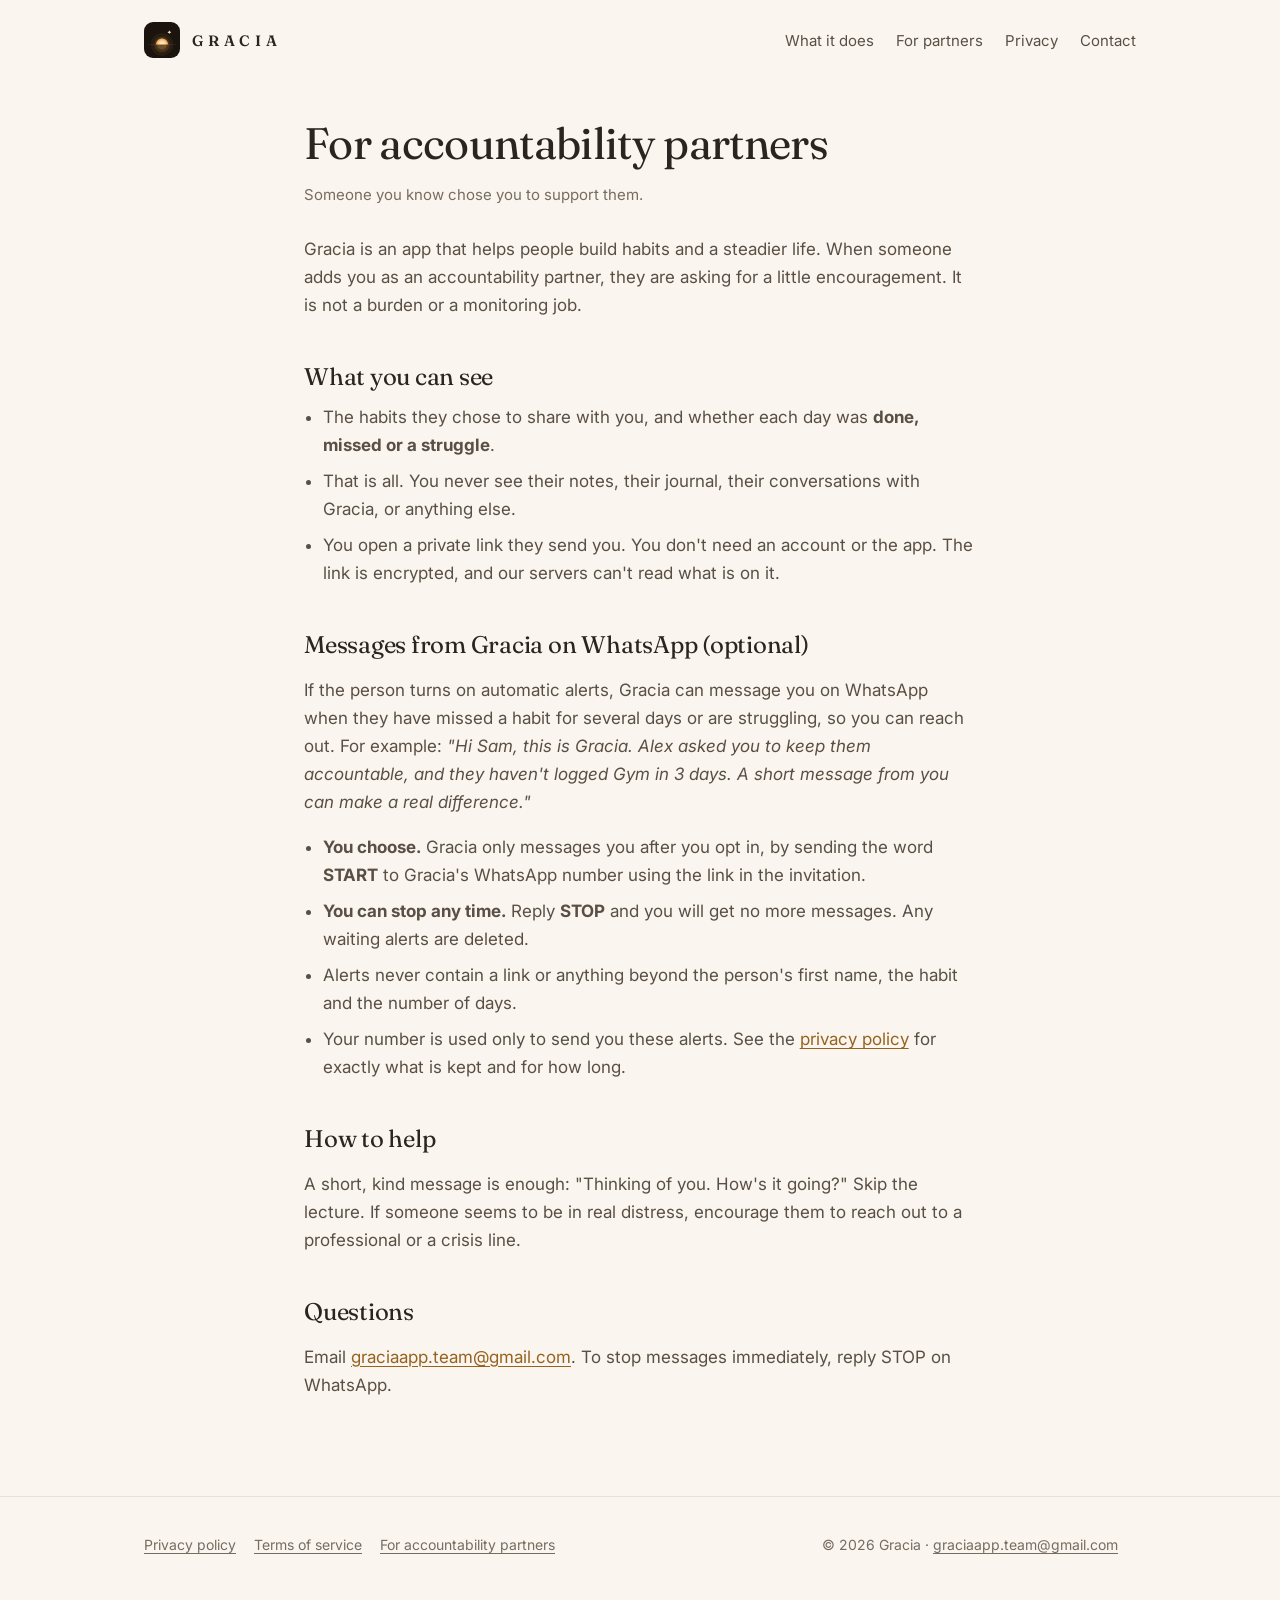
==== partners/index.html @ e0a4cdf5 "Gracia website" ====
<!doctype html>
<html lang="en">
<head>
<meta charset="utf-8">
<meta name="viewport" content="width=device-width, initial-scale=1">
<title>For accountability partners · Gracia</title>
<meta name="description" content="What accountability partners see, how optional WhatsApp alerts work, and how to stop them.">
<meta name="theme-color" content="#faf6ef">
<meta property="og:title" content="For accountability partners · Gracia"><meta property="og:description" content="What accountability partners see, how optional WhatsApp alerts work, and how to stop them."><meta property="og:type" content="website">
<link rel="icon" href="/assets/favicon.png">
<link rel="apple-touch-icon" href="/assets/icon.png">

<link rel="preconnect" href="https://fonts.googleapis.com"><link rel="preconnect" href="https://fonts.gstatic.com" crossorigin><link rel="stylesheet" href="https://fonts.googleapis.com/css2?family=Fraunces:opsz,wght@9..144,400;9..144,600&family=Inter:wght@400;500;600&display=swap">
<link rel="stylesheet" href="/style.css">
</head>
<body>
<header class="site"><div class="wrap">
  <a class="brand" href="/"><img src="/assets/icon.png" alt="" width="36" height="36"><span>Gracia</span></a>
  <nav class="site" aria-label="Main"><a href="/#what">What it does</a><a href="/partners">For partners</a><a href="/privacy">Privacy</a><a href="mailto:graciaapp.team@gmail.com">Contact</a></nav>
</div></header>

<main class="prose"><div class="wrap narrow">
<h1>For accountability partners</h1>
<p class="meta">Someone you know chose you to support them.</p>

<p>Gracia is an app that helps people build habits and a steadier life. When someone adds you as an accountability partner, they are asking for a little encouragement. It is not a burden or a monitoring job.</p>

<h2>What you can see</h2>
<ul class="plain">
<li>The habits they chose to share with you, and whether each day was <strong>done, missed or a struggle</strong>.</li>
<li>That is all. You never see their notes, their journal, their conversations with Gracia, or anything else.</li>
<li>You open a private link they send you. You don't need an account or the app. The link is encrypted, and our servers can't read what is on it.</li>
</ul>

<h2>Messages from Gracia on WhatsApp (optional)</h2>
<p>If the person turns on automatic alerts, Gracia can message you on WhatsApp when they have missed a habit for several days or are struggling, so you can reach out. For example: <em>"Hi Sam, this is Gracia. Alex asked you to keep them accountable, and they haven't logged Gym in 3 days. A short message from you can make a real difference."</em></p>
<ul class="plain">
<li><strong>You choose.</strong> Gracia only messages you after you opt in, by sending the word <strong>START</strong> to Gracia's WhatsApp number using the link in the invitation.</li>
<li><strong>You can stop any time.</strong> Reply <strong>STOP</strong> and you will get no more messages. Any waiting alerts are deleted.</li>
<li>Alerts never contain a link or anything beyond the person's first name, the habit and the number of days.</li>
<li>Your number is used only to send you these alerts. See the <a href="/privacy">privacy policy</a> for exactly what is kept and for how long.</li>
</ul>

<h2>How to help</h2>
<p>A short, kind message is enough: "Thinking of you. How's it going?" Skip the lecture. If someone seems to be in real distress, encourage them to reach out to a professional or a crisis line.</p>

<h2>Questions</h2>
<p>Email <a href="mailto:graciaapp.team@gmail.com">graciaapp.team@gmail.com</a>. To stop messages immediately, reply STOP on WhatsApp.</p>
</div></main>

<footer class="site"><div class="wrap">
  <div><a href="/privacy">Privacy policy</a><a href="/terms">Terms of service</a><a href="/partners">For accountability partners</a></div>
  <div>© 2026 Gracia · <a href="mailto:graciaapp.team@gmail.com">graciaapp.team@gmail.com</a></div>
</div></footer>
</body>
</html>
---- style.css ----
/* Gracia site — warm, calm, editorial. Tokens mirror the app's Warm Amber theme. */
:root {
  --bg: #faf6ef;
  --card: #fffdf9;
  --ink: #2a2520;
  --ink2: #5a4f44;
  --mid: #776c60;
  --line: #ebe2d2;
  --accent: #c4873a;
  --accent-deep: #96621f;
  --accent-soft: #f4ead9;
  --serif: "Fraunces", Georgia, "Times New Roman", serif;
  --sans: "Inter", system-ui, -apple-system, "Segoe UI", sans-serif;
}
@media (prefers-color-scheme: dark) {
  :root {
    --bg: #1c1511; --card: #241c17; --ink: #f5ebdd; --ink2: #d3c7b8; --mid: #b9aa98;
    --line: #3a2f27; --accent: #e0a458; --accent-deep: #e8b672; --accent-soft: #2e231b;
  }
}
* { box-sizing: border-box; }
html { -webkit-text-size-adjust: 100%; }
body {
  margin: 0; background: var(--bg); color: var(--ink);
  font: 17px/1.65 var(--sans); -webkit-font-smoothing: antialiased;
}
a { color: var(--accent-deep); text-underline-offset: 3px; }
a:hover { color: var(--accent); }
:focus-visible { outline: 2px solid var(--accent); outline-offset: 3px; border-radius: 4px; }
.wrap { max-width: 1040px; margin: 0 auto; padding: 0 24px; }
.narrow { max-width: 720px; }

header.site { padding: 22px 0; }
header.site .wrap { display: flex; align-items: center; justify-content: space-between; gap: 16px; flex-wrap: wrap; }
.brand { display: flex; align-items: center; gap: 12px; text-decoration: none; color: var(--ink); }
.brand img { width: 36px; height: 36px; border-radius: 9px; }
.brand span { font: 600 15px var(--serif); letter-spacing: 0.32em; text-transform: uppercase; }
nav.site a { color: var(--ink2); text-decoration: none; margin-left: 22px; font-size: 15px; white-space: nowrap; }
nav.site a:hover { color: var(--accent-deep); }

.hero { padding: 56px 0 72px; }
.hero .wrap { display: grid; grid-template-columns: 1.15fr 0.85fr; gap: 56px; align-items: center; }
.eyebrow { font: 500 12px var(--sans); letter-spacing: 0.18em; text-transform: uppercase; color: var(--accent-deep); margin: 0 0 18px; }
h1 { font: 400 clamp(36px, 5.4vw, 58px)/1.08 var(--serif); letter-spacing: -0.015em; margin: 0 0 22px; text-wrap: balance; }
h2 { font: 400 clamp(26px, 3.4vw, 34px)/1.15 var(--serif); letter-spacing: -0.01em; margin: 0 0 14px; text-wrap: balance; }
h3 { font: 600 17px var(--sans); margin: 0 0 6px; }
.lede { font-size: 19px; color: var(--ink2); max-width: 34em; margin: 0 0 28px; }
.status { display: inline-flex; align-items: center; gap: 10px; padding: 10px 16px; border: 1px solid var(--line); border-radius: 999px; background: var(--card); font-size: 14px; color: var(--ink2); }
.status i { width: 8px; height: 8px; border-radius: 50%; background: var(--accent); display: inline-block; }

/* The Gracia orb: a luminous core inside thin rings */
.orb { position: relative; width: min(100%, 360px); aspect-ratio: 1; margin: 0 auto; }
.orb::before { content: ""; position: absolute; inset: -18%; border-radius: 50%;
  background: radial-gradient(closest-side, color-mix(in srgb, var(--accent) 26%, transparent), transparent 72%); }
.orb .ring { position: absolute; border-radius: 50%; border: 1px solid color-mix(in srgb, var(--accent) 38%, transparent); }
.orb .r1 { inset: 4%; } .orb .r2 { inset: 14%; } .orb .r3 { inset: 25%; } .orb .r4 { inset: 35%; border-color: color-mix(in srgb, var(--accent) 55%, transparent); }
.orb .core { position: absolute; inset: 41%; border-radius: 50%;
  background: radial-gradient(circle at 38% 34%, #ffe9c4, var(--accent) 62%, var(--accent-deep));
  box-shadow: 0 0 60px color-mix(in srgb, var(--accent) 55%, transparent); }
@media (prefers-reduced-motion: no-preference) {
  .orb .core { animation: breathe 6s ease-in-out infinite; }
  .orb .ring { animation: ripple 8s ease-in-out infinite; }
  .orb .r2 { animation-delay: .6s; } .orb .r3 { animation-delay: 1.2s; } .orb .r4 { animation-delay: 1.8s; }
}
@keyframes breathe { 50% { transform: scale(1.06); } }
@keyframes ripple { 50% { transform: scale(1.03); opacity: .6; } }

section { padding: 64px 0; border-top: 1px solid var(--line); }
.grid { display: grid; grid-template-columns: repeat(3, 1fr); gap: 20px; margin-top: 30px; }
.card { background: var(--card); border: 1px solid var(--line); border-radius: 18px; padding: 24px; }
.card p { margin: 0; color: var(--ink2); font-size: 16px; }
.two { display: grid; grid-template-columns: 1fr 1fr; gap: 48px; align-items: start; }
.quiet { color: var(--mid); font-size: 15px; }
ul.plain { padding-left: 1.1em; margin: 12px 0; }
ul.plain li { margin: 8px 0; color: var(--ink2); }

.prose { padding: 40px 0 80px; }
.prose h1 { font-size: clamp(32px, 4.4vw, 44px); margin-bottom: 8px; }
.prose h2 { font-size: 24px; margin: 44px 0 10px; }
.prose p, .prose li { color: var(--ink2); }
.prose .meta { color: var(--mid); font-size: 15px; margin-bottom: 28px; }
.prose table { width: 100%; border-collapse: collapse; margin: 16px 0; font-size: 15px; }
.prose th, .prose td { text-align: left; padding: 10px 12px; border-bottom: 1px solid var(--line); vertical-align: top; }
.prose th { color: var(--ink); font-weight: 600; }
.callout { background: var(--accent-soft); border: 1px solid var(--line); border-radius: 14px; padding: 18px 20px; color: var(--ink2); margin: 18px 0; }
.tablewrap { overflow-x: auto; }

footer.site { border-top: 1px solid var(--line); padding: 36px 0 56px; color: var(--mid); font-size: 14px; }
footer.site .wrap { display: flex; justify-content: space-between; gap: 18px; flex-wrap: wrap; }
footer.site a { color: var(--mid); margin-right: 18px; }

@media (max-width: 820px) {
  .hero .wrap, .two { grid-template-columns: 1fr; gap: 36px; }
  .grid { grid-template-columns: 1fr; }
  .hero { padding-top: 24px; }
  nav.site a { margin-left: 0; margin-right: 16px; }
  .orb { width: min(80%, 300px); }
}
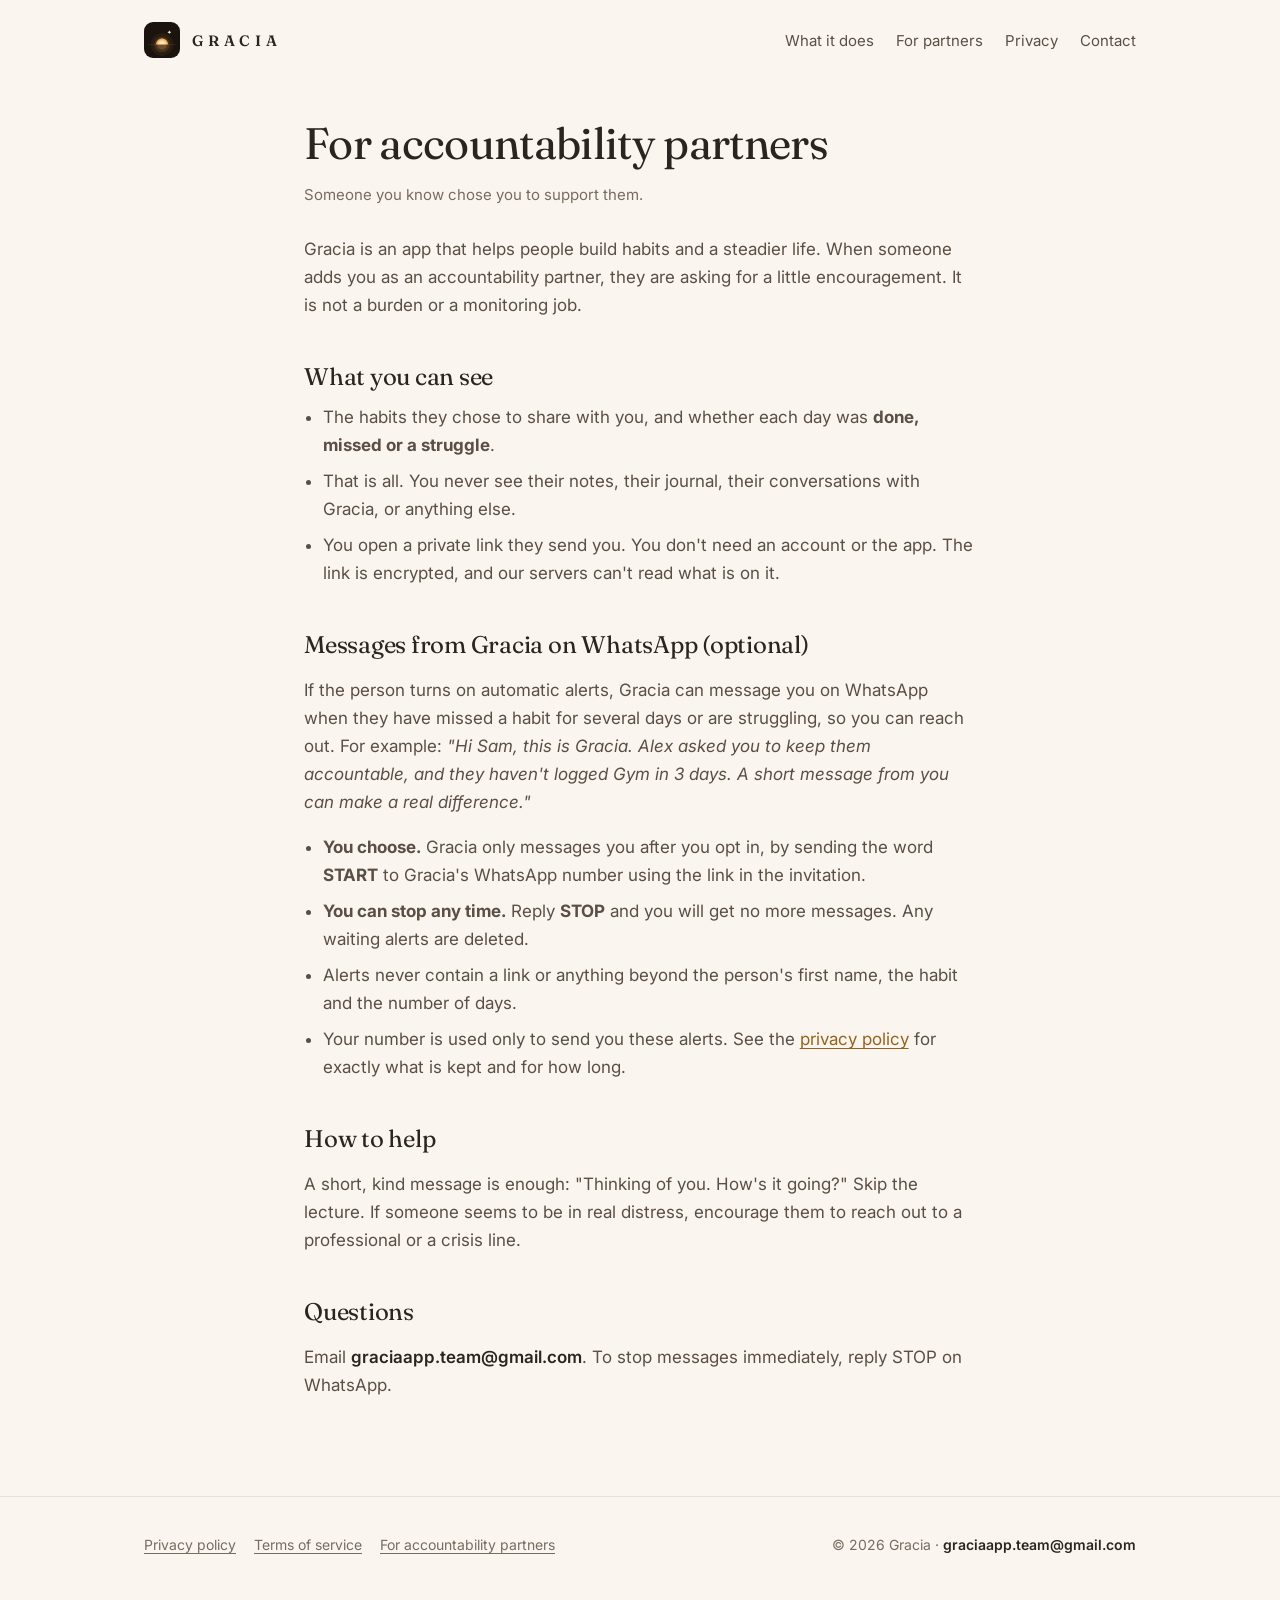
==== commit 493da3fc: "Contact: plain-text email, no mail-app links" ====
--- a/partners/index.html
+++ b/partners/index.html
@@ -16,7 +16,7 @@
 <body>
 <header class="site"><div class="wrap">
   <a class="brand" href="/"><img src="/assets/icon.png" alt="" width="36" height="36"><span>Gracia</span></a>
-  <nav class="site" aria-label="Main"><a href="/#what">What it does</a><a href="/partners">For partners</a><a href="/privacy">Privacy</a><a href="mailto:graciaapp.team@gmail.com">Contact</a></nav>
+  <nav class="site" aria-label="Main"><a href="/#what">What it does</a><a href="/partners">For partners</a><a href="/privacy">Privacy</a><a href="/#contact">Contact</a></nav>
 </div></header>
 
 <main class="prose"><div class="wrap narrow">
@@ -45,12 +45,12 @@
 <p>A short, kind message is enough: "Thinking of you. How's it going?" Skip the lecture. If someone seems to be in real distress, encourage them to reach out to a professional or a crisis line.</p>
 
 <h2>Questions</h2>
-<p>Email <a href="mailto:graciaapp.team@gmail.com">graciaapp.team@gmail.com</a>. To stop messages immediately, reply STOP on WhatsApp.</p>
+<p>Email <span class="email">graciaapp.team@gmail.com</span>. To stop messages immediately, reply STOP on WhatsApp.</p>
 </div></main>
 
 <footer class="site"><div class="wrap">
   <div><a href="/privacy">Privacy policy</a><a href="/terms">Terms of service</a><a href="/partners">For accountability partners</a></div>
-  <div>© 2026 Gracia · <a href="mailto:graciaapp.team@gmail.com">graciaapp.team@gmail.com</a></div>
+  <div>© 2026 Gracia · <span class="email">graciaapp.team@gmail.com</span></div>
 </div></footer>
 </body>
 </html>
--- a/style.css
+++ b/style.css
@@ -96,3 +96,7 @@
   nav.site a { margin-left: 0; margin-right: 16px; }
   .orb { width: min(80%, 300px); }
 }
+
+.email { font-weight: 600; color: var(--ink); user-select: all; -webkit-user-select: all; word-break: break-all; }
+html { scroll-behavior: smooth; }
+#contact { scroll-margin-top: 16px; }
